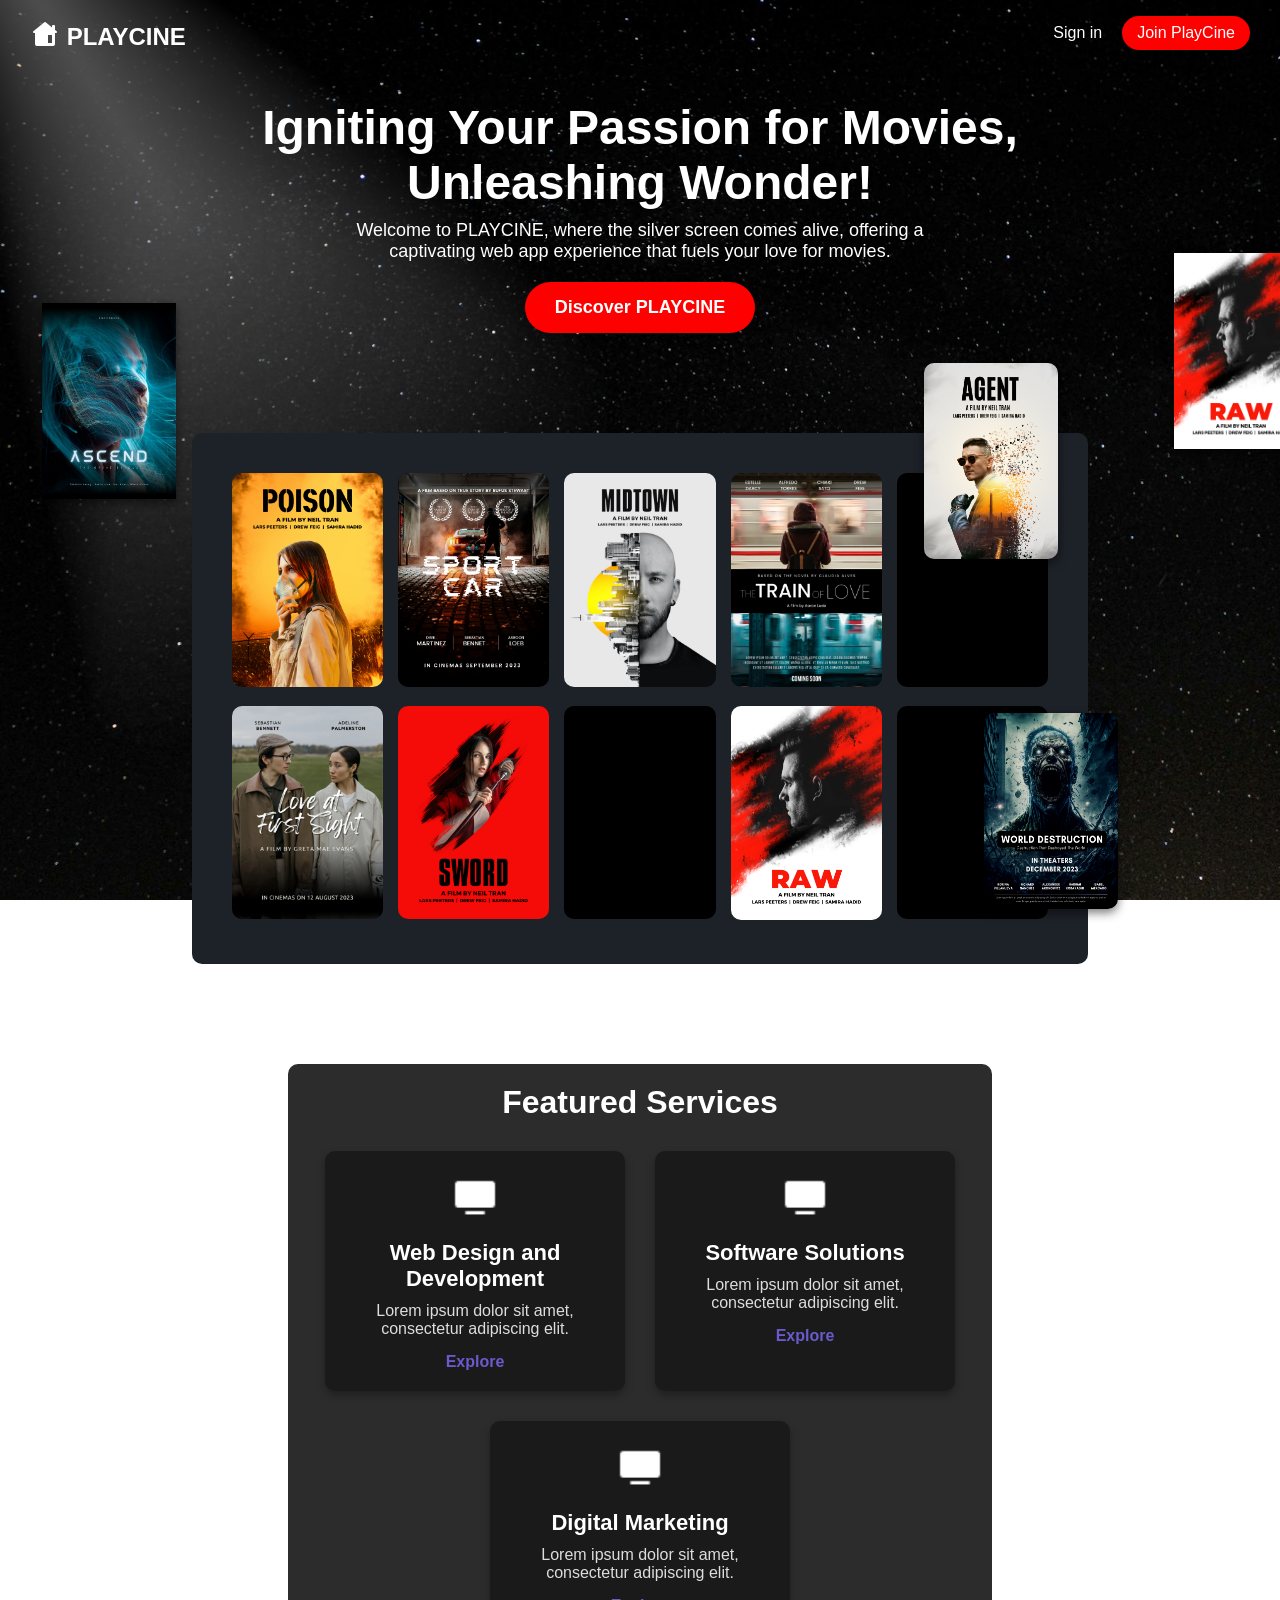
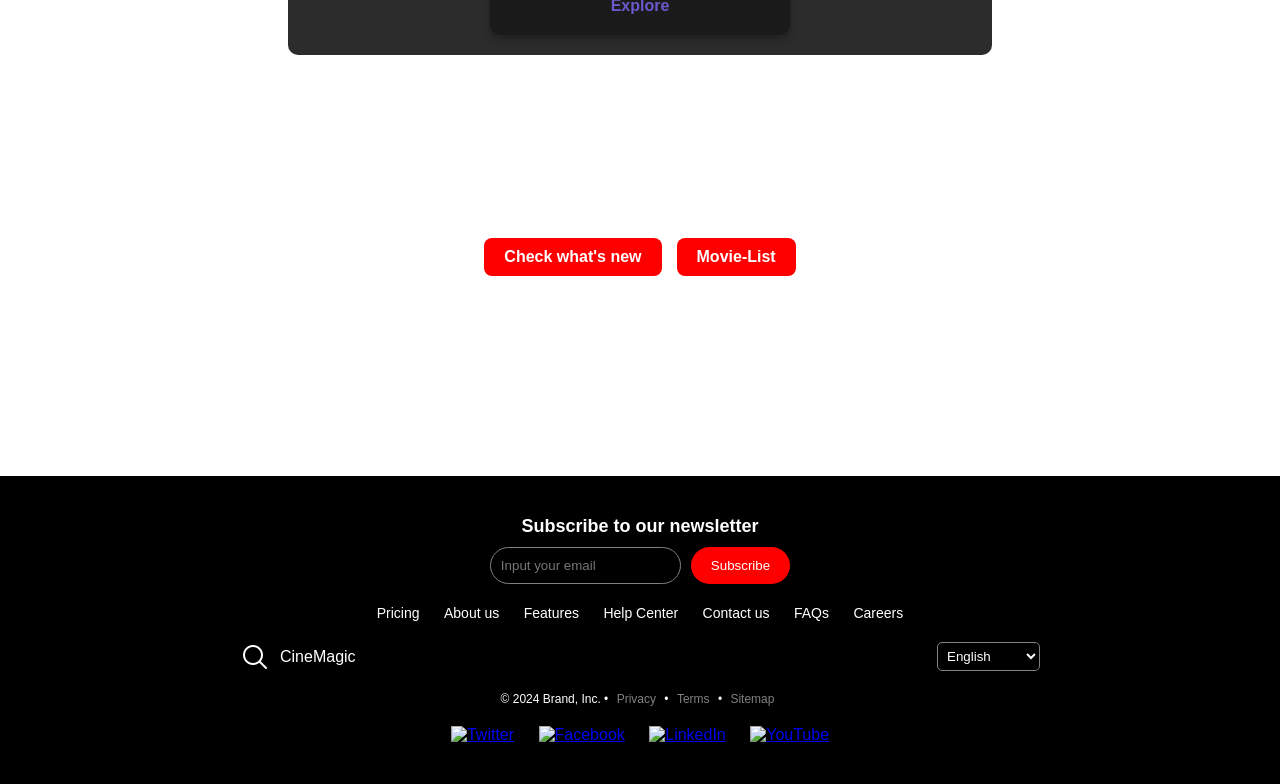
==== Web-Movie-main/Index.html @ 5c25126f "first commit" ====
<!DOCTYPE html>
<html lang="en">
<head>
    <meta charset="UTF-8">
    <meta name="viewport" content="width=device-width, initial-scale=1.0">
    <title>Background with Two Images</title>
    <link rel="stylesheet" href="Index.css">
</head>
<body>
    <!-- background -->
    <div class="background"></div>
    <div class="corner-image"></div>
    <!--Menu -->
    <header class="menu">
        <div class="logo"><img src="image/icons8-home-30.png" alt=""> PLAYCINE</div>
        <nav>
            <a href="#">Sign in</a>
            <button class="join-btn"><a href="home-movieList.html">Join PlayCine</a></button>
        </nav>
    </header>
    <!--Tiêu đề-->
    <section class="hero">
        <h1>Igniting Your Passion for Movies, <br> Unleashing Wonder!</h1>
        <p>Welcome to PLAYCINE, where the silver screen comes alive, offering a captivating web app 
           experience that fuels your love for movies.</p>
        <button class="cta-button">Discover PLAYCINE</button>
    </section>
    <!--Content-->
    <section class="movie-gallery">
        <div class="grid-container">
            <!-- 10 Phim chính -->
            <a href="#" class="grid-item"><img src="image/Phim5.png" alt="Movie 1"></a>
            <a href="#" class="grid-item"><img src="image/Phim6.png" alt="Movie 2"></a>
            <a href="#" class="grid-item"><img src="image/Phim7.png" alt="Movie 3"></a>
            <a href="#" class="grid-item"><img src="image/Phim9.png" alt="Movie 4"></a>
            <a href="#" class="grid-item"><img src="image/Phim8.png" alt="Movie 5"></a>
            <a href="#" class="grid-item"><img src="image/Phim11.png" alt="Movie 6"></a>
            <a href="#" class="grid-item"><img src="image/Phim12.png" alt="Movie 7"></a>
            <a href="#" class="grid-item"><img src="image/Phim8.png" alt="Movie 8"></a>
            <a href="#" class="grid-item"><img src="image/Phim2.png" alt="Movie 9"></a>
            <a href="#" class="grid-item"><img src="image/Phim8.png" alt="Movie 10"></a>
        </div>

        <!-- 4 Ảnh chồng lên -->
        <a href="#"><img class="overlay-image top-left" src="image/Phim1.png" alt="Overlay 1"></a>
        <a href="#"><img class="overlay-image top-right" src="image/Phim2.png" alt="Overlay 2"></a>
        <a href="#"><img class="overlay-image bottom-left" src="image/Phim3.png" alt="Overlay 3"></a>
        <a href="#"><img class="overlay-image bottom-right" src="image/Phim4.png" alt="Overlay 4"></a>
    </section>
    <!--Featured Services-->
    <section class="featured-services">
        <h2>Featured Services</h2>
        <div class="service-container">
            <div class="service-card">
                <img src="image/icons8-tv-30.png" alt="Web Design">
                <h3>Web Design and Development</h3>
                <p>Lorem ipsum dolor sit amet, consectetur adipiscing elit.</p>
                <a href="#">Explore</a>
            </div>
            <div class="service-card">
                <img src="image/icons8-tv-30.png" alt="Software Solutions">
                <h3>Software Solutions</h3>
                <p>Lorem ipsum dolor sit amet, consectetur adipiscing elit.</p>
                <a href="#">Explore</a>
            </div>
            <div class="service-card">
                <img src="image/icons8-tv-30.png" alt="Digital Marketing">
                <h3>Digital Marketing</h3>
                <p>Lorem ipsum dolor sit amet, consectetur adipiscing elit.</p>
                <a href="#">Explore</a>
            </div>
        </div>
    </section>
    <!--End Section-->
    <section class="end-section">
        <h2>New updates tomorrow!</h2>
        <p>Didn't find something to watch yet? <em>We got you.</em> Try one of these options instead:</p>
        <div class="button-group">
            <a href="#" class="btn">Check what's new</a>
            <a href="#" class="btn">Movie-List</a>
        </div>
    </section>
    <!--Footer-->
    <footer class="footer">
        <div class="footer-container">
            <div class="newsletter">
                <h3>Subscribe to our newsletter</h3>
                <div class="newsletter-input">
                    <input type="email" placeholder="Input your email">
                    <button>Subscribe</button>
                </div>
            </div>
            
            <nav class="footer-links">
                <a href="#">Pricing</a>
                <a href="#">About us</a>
                <a href="#">Features</a>
                <a href="#">Help Center</a>
                <a href="#">Contact us</a>
                <a href="#">FAQs</a>
                <a href="#">Careers</a>
            </nav>
    
            <div class="footer-bottom">
                <div class="brand">
                    <img src="image/icons8-search-30.png" alt="CineMagic">
                    <span>CineMagic</span>
                </div>
                <select class="language">
                    <option>English</option>
                    <option>Vietnamese</option>
                </select>
            </div>
    
            <div class="footer-info">
                <p>© 2024 Brand, Inc. • <a href="#">Privacy</a> • <a href="#">Terms</a> • <a href="#">Sitemap</a></p>
            </div>
    
            <div class="social-icons">
                <a href="#"><img src="twitter-icon.png" alt="Twitter"></a>
                <a href="#"><img src="facebook-icon.png" alt="Facebook"></a>
                <a href="#"><img src="linkedin-icon.png" alt="LinkedIn"></a>
                <a href="#"><img src="youtube-icon.png" alt="YouTube"></a>
            </div>
        </div>
    </footer>
    
</body>
</html>
---- Web-Movie-main/Index.css ----
/* Reset CSS */
* {
  margin: 0;
  padding: 0;
  box-sizing: border-box;
  font-family: Arial, sans-serif;
}

/* Ảnh nền chính */
.background {
  position: relative;
  top: 0;
  left: 0;
  width: 100%;
  height: auto;
  background: url('image/Background.jpeg') no-repeat center center/cover;
  z-index: -2;
}

/* Ảnh góc trên bên phải */
.corner-image {
  position: absolute;
  top: -298px; 
  left: -107px; 
  width: 849px; 
  height: 1198px;
  background: url('image/Background2.png') no-repeat center center/contain;
  z-index: -1;
}
/*menu*/
/* Background Styling */
.background {
  position: fixed;
  width: 100%;
  height: 100vh;
  z-index: -1;
}

.bg-left {
  position: absolute;
  top: 0;
  left: 0;
  width: 40%;
  height: 100%;
  background: url('/image-left.jpg') no-repeat center;
  background-size: cover;
}

.bg-right {
  position: absolute;
  top: 0;
  right: 0;
  width: 60%;
  height: 100%;
  background: url('/image-right.jpg') no-repeat center;
  background-size: cover;
}

/* Fixed Menu */
.menu {
  position: fixed;
  top: 0;
  left: 0;
  width: 100%;
  display: flex;
  justify-content: space-between;
  align-items: center;
  padding: 15px 30px;
  background: rgba(0, 0, 0, 0);
  z-index: 1000;
}

.menu .logo {
  font-size: 1.5rem;
  font-weight: bold;
  color: #fff;
}

.menu nav {
  display: flex;
  align-items: center;
  gap: 20px;
}

.menu nav a {
  text-decoration: none;
  color: #fff;
  font-size: 1rem;
}

.join-btn {
  padding: 8px 15px;
  background: #ff0000;
  color: #000;
  border: none;
  border-radius: 20px;
  cursor: pointer;
}
.menu .logo img{
  position: relative;
  top: 5px;
}
/*tiêu đề*/
.hero {
  text-align: center;
  color: white;
  padding: 100px 20px;
}

.hero h1 {
  font-size: 48px;
  font-weight: bold;
}

.hero p {
  font-size: 18px;
  margin-top: 10px;
  max-width: 600px;
  margin-left: auto;
  margin-right: auto;
}

.cta-button {
  margin-top: 20px;
  padding: 15px 30px;
  background-color: red;
  color: white;
  font-size: 18px;
  font-weight: bold;
  border: none;
  border-radius: 30px;
  cursor: pointer;
}

.cta-button:hover {
  background-color: darkred;
}
/*Content*/
/* Container của grid */
.movie-gallery {
  position: relative;
  width: 70%;
  height: auto;
  margin: 0 auto;
  justify-content: center;
}

/* Grid 5x2 */
.grid-container {
  display: grid;
  grid-template-columns: repeat(5, 1fr);
  grid-template-rows: repeat(2, auto);
  gap: 15px;
  padding: 40px;
  position: relative;
  border-radius: 10px;
  z-index: 2;
  width: 100%;
  height: auto;
  background: #1D2128FF;
}

/* Ảnh trong grid */
.grid-item img {
  width: 100%; 
  height: auto; 
  border-radius: 10px;
  transition: transform 0.3s ease;

}

.grid-item img:hover {
  transform: scale(1.05);
}

/* Ảnh overlay (nằm chồng) */
.overlay-image {
  position: absolute;
  z-index: 2;
  box-shadow: 0 4px 10px rgba(0, 0, 0, 0.5);
  transition: transform 0.3s ease;
  width: 15%; 
  height: 37%;
}

.overlay-image:hover {
  transform: scale(1.1);
}

/* Vị trí các ảnh chồng lên */
.overlay-image.top-left {
  position: absolute;
  top: -130px; 
  left: -150px; 

  z-index: 1;
}

.overlay-image.top-right {
  top: -180px; 
  right:-220px; 

}

.overlay-image.bottom-left {
  top: -70px;
  right: 30px;

  border-radius: 10px;
}

.overlay-image.bottom-right {
  top: 280px;
  right: -30px;
  border-radius: 10px;
}
/*About Section*/
/* Featured Services Section */
.featured-services {
  position: relative;
  background-color: #2c2c2c;
  color: white;
  padding: 20px;
  top: 100px;
  border-radius: 10px;
  text-align: center;
  margin: 0 auto;
  width: 55%;

}

.featured-services h2 {
  font-size: 32px;
  margin-bottom: 30px;
}

.service-container {
  display: flex;
  justify-content: center;
  gap: 30px;
  flex-wrap: wrap;
}

.service-card {
  background: #1a1a1a;
  padding: 20px;
  border-radius: 10px;
  width: 300px;
  text-align: center;
  box-shadow: 0 4px 8px rgba(0, 0, 0, 0.3);
  transition: transform 0.3s ease;
}

.service-card img {
  width: 50px;
  margin-bottom: 15px;
}

.service-card h3 {
  font-size: 22px;
  margin-bottom: 10px;
}

.service-card p {
  font-size: 16px;
  color: #ddd;
  margin-bottom: 15px;
}

.service-card a {
  color: #6a5acd;
  text-decoration: none;
  font-weight: bold;
}

.service-card:hover {
  transform: scale(1.05);
}
/*End Section*/
.end-section {
  position: relative;

  background: rgba(0, 0, 0, 0); /* Nền đen giống ảnh */
  color: white; /* Chữ màu trắng */
  padding: 200px 20px;
  text-align: center;
}

.end-section h2 {
  font-size: 28px;
  margin-bottom: 10px;
}

.end-section p {
  font-size: 18px;
  margin-bottom: 20px;
}

.button-group {
  display: flex;
  justify-content: center;
  gap: 15px; /* Khoảng cách giữa các nút */
}

.btn {
  background: red;
  color: white;
  padding: 10px 20px;
  border-radius: 8px;
  font-size: 16px;
  text-decoration: none;
  font-weight: bold;
}

.btn:hover {
  background: darkred;
}
/*Footer*/
.footer {
  position: relative;
  background: black;
  color: white;
  text-align: center;
  padding: 40px 20px;

}

.footer-container {
  max-width: 800px;
  margin: auto;
}

.newsletter h3 {
  font-size: 18px;
  font-weight: bold;
  margin-bottom: 10px;
}

.newsletter-input {
  display: flex;
  justify-content: center;
  gap: 10px;
}

.newsletter-input input {
  padding: 10px;
  border: 1px solid gray;
  border-radius: 20px;
  outline: none;
  background: black;
  color: white;
}

.newsletter-input button {
  background: red;
  color: white;
  border: none;
  padding: 10px 20px;
  border-radius: 20px;
  cursor: pointer;
}

.footer-links {
  margin: 20px 0;
}

.footer-links a {
  color: white;
  text-decoration: none;
  margin: 0 10px;
  font-size: 14px;
}

.footer-bottom {
  display: flex;
  justify-content: space-between;
  align-items: center;
  margin: 20px 0;
}

.brand {
  display: flex;
  align-items: center;
}

.brand img {
  width: 30px;
  margin-right: 10px;
}

.language {
  padding: 5px;
  background: black;
  color: white;
  border: 1px solid gray;
  border-radius: 5px;
}

.footer-info {
  font-size: 12px;
  margin-bottom: 20px;
}

.footer-info a {
  color: gray;
  text-decoration: none;
  margin: 0 5px;
}

.social-icons a img {
  width: 20px;
  margin: 0 10px;
}
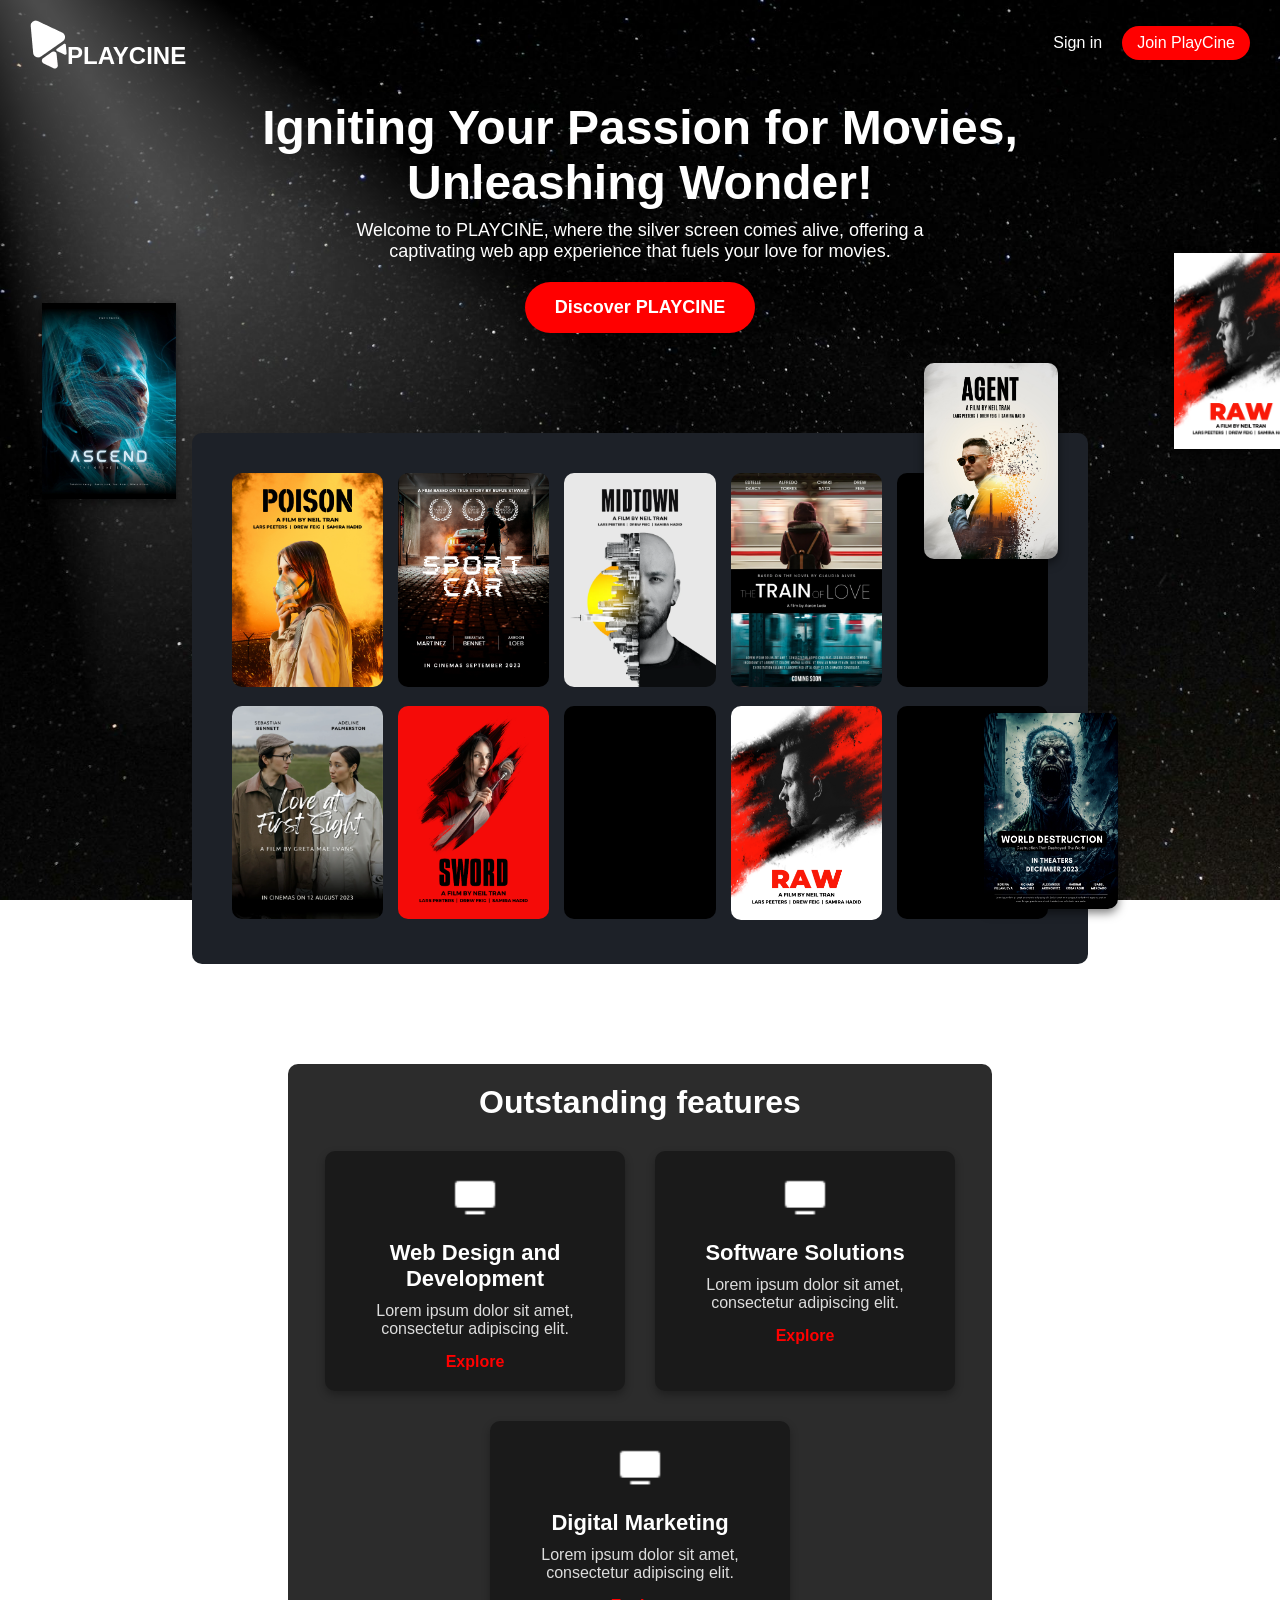
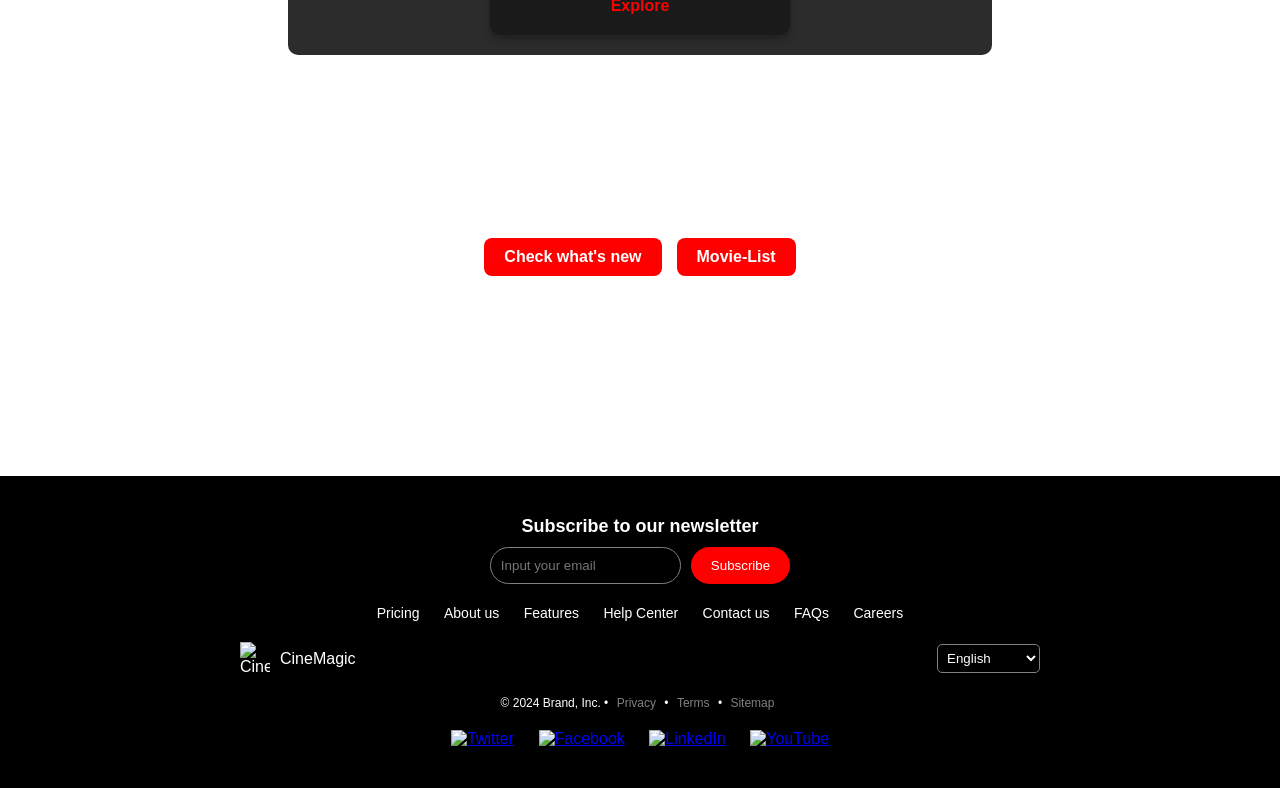
==== commit dbf3a641: "clean" ====
--- a/Web-Movie-main/Index.html
+++ b/Web-Movie-main/Index.html
@@ -12,7 +12,7 @@
     <div class="corner-image"></div>
     <!--Menu -->
     <header class="menu">
-        <div class="logo"><img src="image/icons8-home-30.png" alt=""> PLAYCINE</div>
+        <div class="logo">  <a href="#"><img src="./image/Logo1.png" alt="PLAYCINE Logo"></a>PLAYCINE</div>
         <nav>
             <a href="#">Sign in</a>
             <button class="join-btn"><a href="home-movieList.html">Join PlayCine</a></button>
@@ -49,7 +49,7 @@
     </section>
     <!--Featured Services-->
     <section class="featured-services">
-        <h2>Featured Services</h2>
+        <h2>Outstanding features</h2>
         <div class="service-container">
             <div class="service-card">
                 <img src="image/icons8-tv-30.png" alt="Web Design">
@@ -103,7 +103,7 @@
     
             <div class="footer-bottom">
                 <div class="brand">
-                    <img src="image/icons8-search-30.png" alt="CineMagic">
+                    <img src="image/Section 1.png" alt="CineMagic">
                     <span>CineMagic</span>
                 </div>
                 <select class="language">
--- a/Web-Movie-main/Index.css
+++ b/Web-Movie-main/Index.css
@@ -268,7 +268,7 @@
 }
 
 .service-card a {
-  color: #6a5acd;
+  color: #ff0000;
   text-decoration: none;
   font-weight: bold;
 }
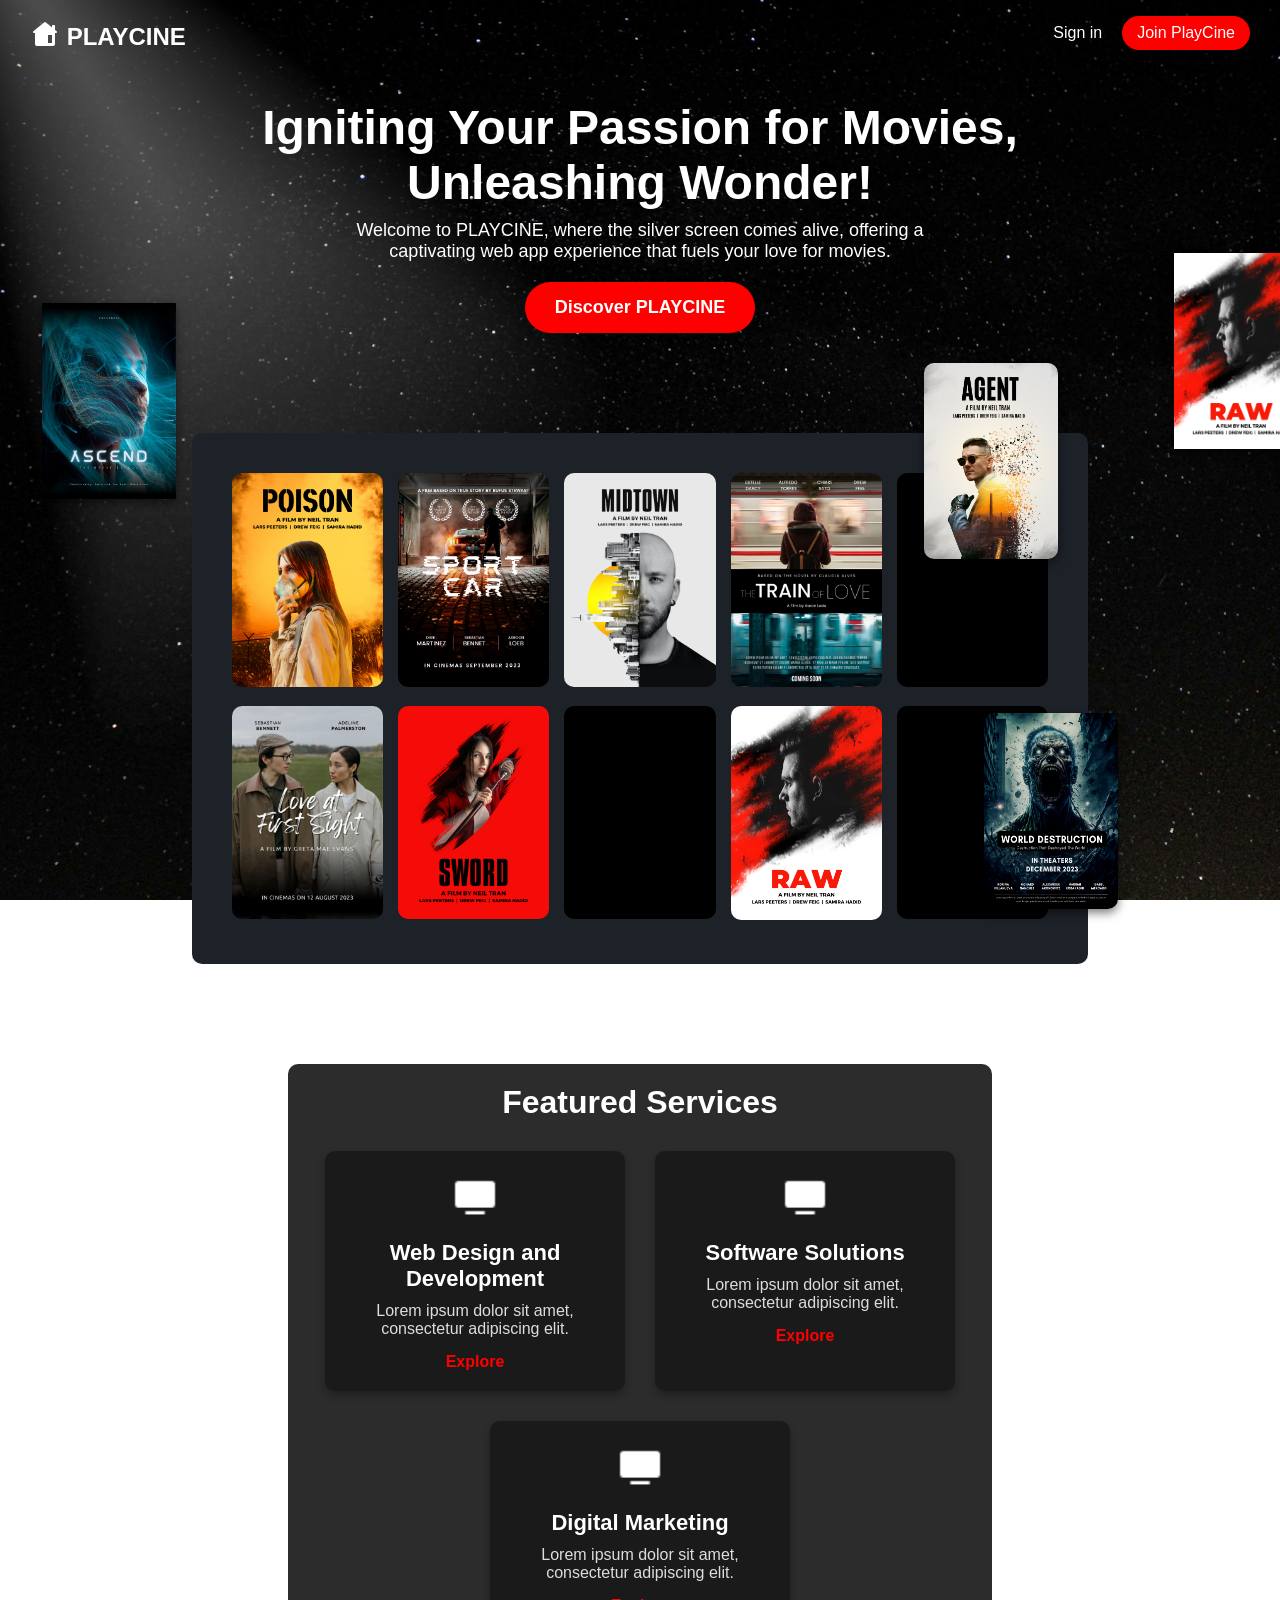
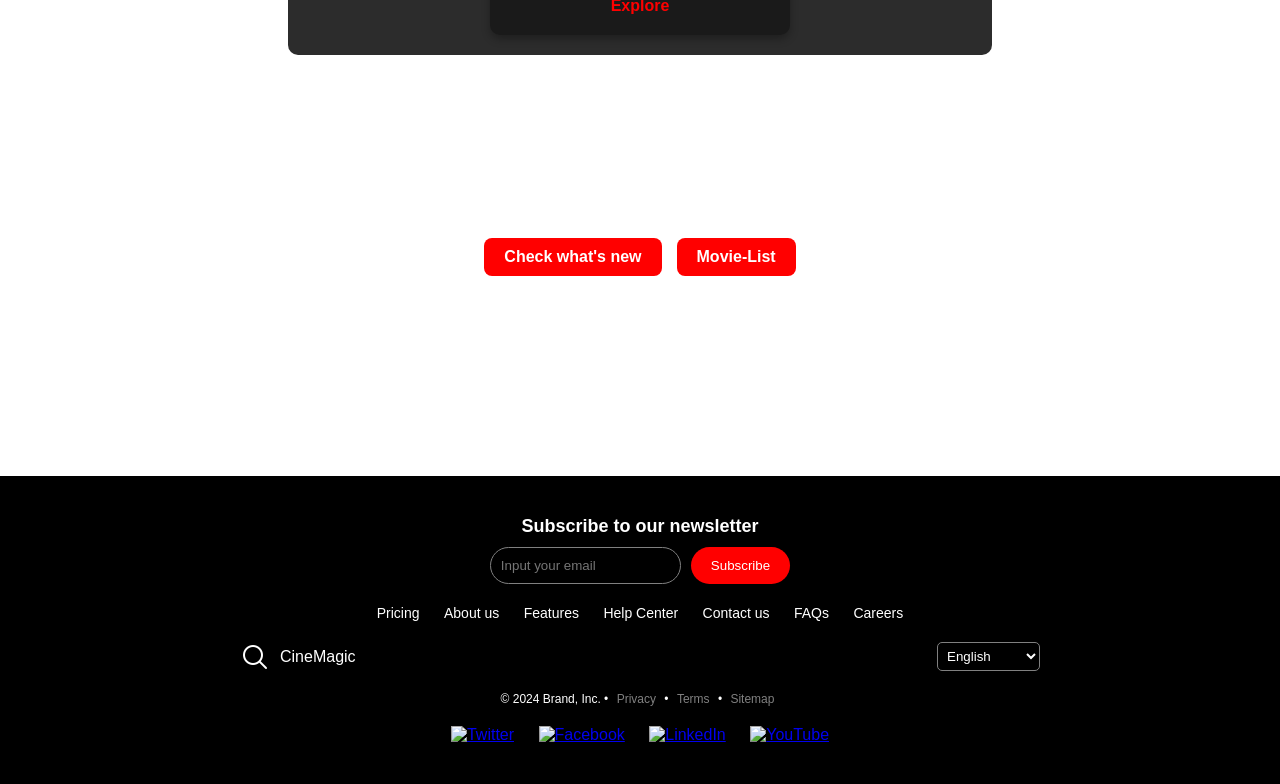
==== commit 2510fda5: "Merge pull request #2 from hoangg2511/admin add final admin" ====
--- a/Web-Movie-main/Index.html
+++ b/Web-Movie-main/Index.html
@@ -1,28 +1,30 @@
 <!DOCTYPE html>
 <html lang="en">
+
 <head>
     <meta charset="UTF-8">
     <meta name="viewport" content="width=device-width, initial-scale=1.0">
     <title>Background with Two Images</title>
     <link rel="stylesheet" href="Index.css">
 </head>
+
 <body>
     <!-- background -->
     <div class="background"></div>
     <div class="corner-image"></div>
     <!--Menu -->
     <header class="menu">
-        <div class="logo">  <a href="#"><img src="./image/Logo1.png" alt="PLAYCINE Logo"></a>PLAYCINE</div>
+        <div class="logo"><img src="image/icons8-home-30.png" alt=""> PLAYCINE</div>
         <nav>
-            <a href="#">Sign in</a>
+            <a href="/Web-Movie-main/signin.html">Sign in</a>
             <button class="join-btn"><a href="home-movieList.html">Join PlayCine</a></button>
         </nav>
     </header>
     <!--Tiêu đề-->
     <section class="hero">
         <h1>Igniting Your Passion for Movies, <br> Unleashing Wonder!</h1>
-        <p>Welcome to PLAYCINE, where the silver screen comes alive, offering a captivating web app 
-           experience that fuels your love for movies.</p>
+        <p>Welcome to PLAYCINE, where the silver screen comes alive, offering a captivating web app
+            experience that fuels your love for movies.</p>
         <button class="cta-button">Discover PLAYCINE</button>
     </section>
     <!--Content-->
@@ -49,7 +51,7 @@
     </section>
     <!--Featured Services-->
     <section class="featured-services">
-        <h2>Outstanding features</h2>
+        <h2>Featured Services</h2>
         <div class="service-container">
             <div class="service-card">
                 <img src="image/icons8-tv-30.png" alt="Web Design">
@@ -90,7 +92,7 @@
                     <button>Subscribe</button>
                 </div>
             </div>
-            
+
             <nav class="footer-links">
                 <a href="#">Pricing</a>
                 <a href="#">About us</a>
@@ -100,10 +102,10 @@
                 <a href="#">FAQs</a>
                 <a href="#">Careers</a>
             </nav>
-    
+
             <div class="footer-bottom">
                 <div class="brand">
-                    <img src="image/Section 1.png" alt="CineMagic">
+                    <img src="image/icons8-search-30.png" alt="CineMagic">
                     <span>CineMagic</span>
                 </div>
                 <select class="language">
@@ -111,11 +113,11 @@
                     <option>Vietnamese</option>
                 </select>
             </div>
-    
+
             <div class="footer-info">
                 <p>© 2024 Brand, Inc. • <a href="#">Privacy</a> • <a href="#">Terms</a> • <a href="#">Sitemap</a></p>
             </div>
-    
+
             <div class="social-icons">
                 <a href="#"><img src="twitter-icon.png" alt="Twitter"></a>
                 <a href="#"><img src="facebook-icon.png" alt="Facebook"></a>
@@ -124,6 +126,7 @@
             </div>
         </div>
     </footer>
-    
+
 </body>
-</html>
+
+</html>
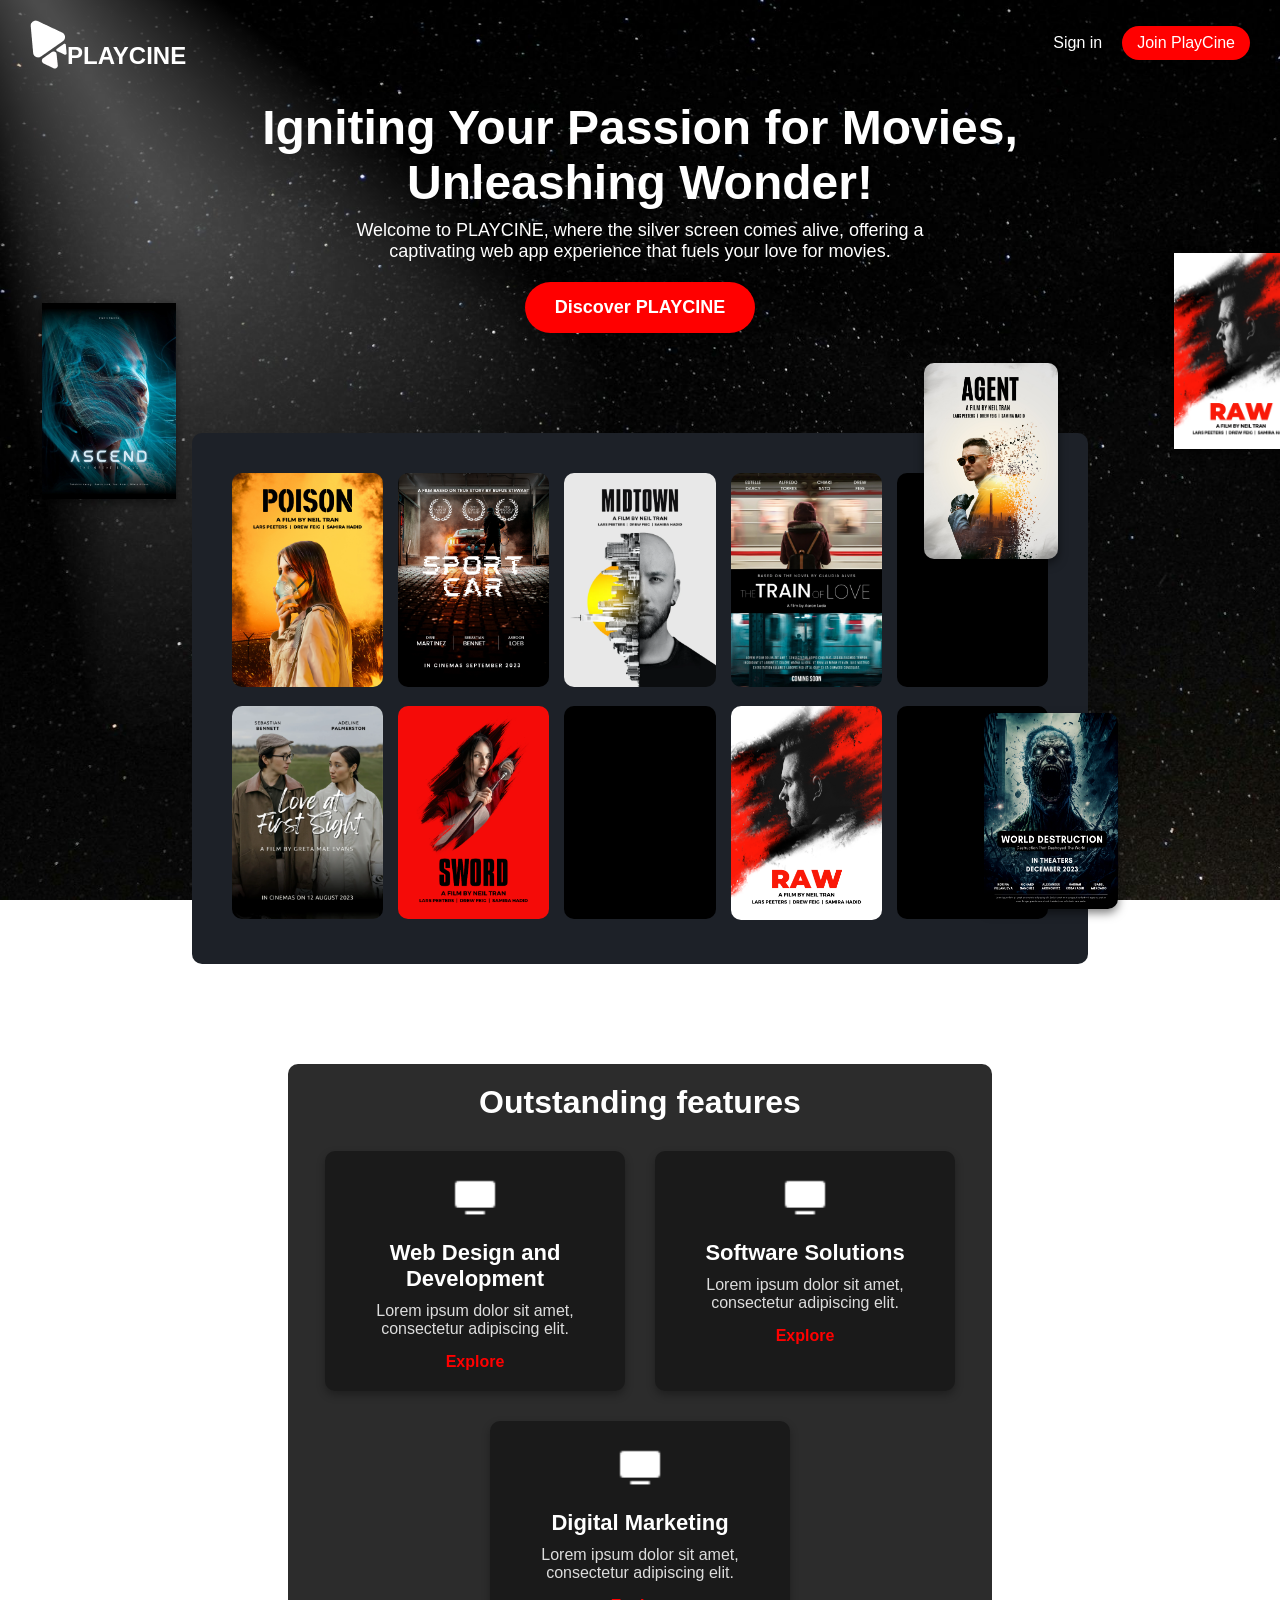
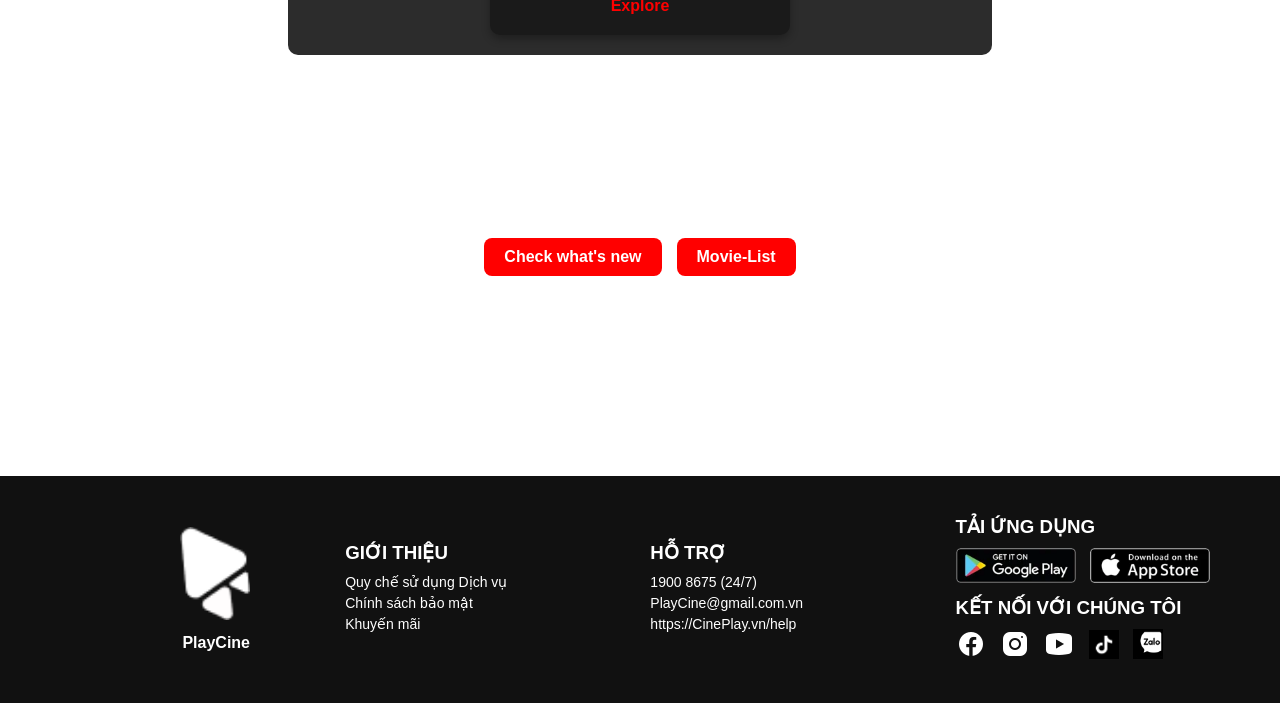
==== commit 33db5e46: "Webfull" ====
--- a/Web-Movie-main/Index.html
+++ b/Web-Movie-main/Index.html
@@ -1,30 +1,28 @@
 <!DOCTYPE html>
 <html lang="en">
-
 <head>
     <meta charset="UTF-8">
     <meta name="viewport" content="width=device-width, initial-scale=1.0">
     <title>Background with Two Images</title>
     <link rel="stylesheet" href="Index.css">
 </head>
-
 <body>
     <!-- background -->
     <div class="background"></div>
     <div class="corner-image"></div>
     <!--Menu -->
     <header class="menu">
-        <div class="logo"><img src="image/icons8-home-30.png" alt=""> PLAYCINE</div>
+        <div class="logo">  <a href="#"><img src="./image/Logo1.png" alt="PLAYCINE Logo"></a>PLAYCINE</div>
         <nav>
-            <a href="/Web-Movie-main/signin.html">Sign in</a>
+            <a href="#">Sign in</a>
             <button class="join-btn"><a href="home-movieList.html">Join PlayCine</a></button>
         </nav>
     </header>
     <!--Tiêu đề-->
     <section class="hero">
         <h1>Igniting Your Passion for Movies, <br> Unleashing Wonder!</h1>
-        <p>Welcome to PLAYCINE, where the silver screen comes alive, offering a captivating web app
-            experience that fuels your love for movies.</p>
+        <p>Welcome to PLAYCINE, where the silver screen comes alive, offering a captivating web app 
+           experience that fuels your love for movies.</p>
         <button class="cta-button">Discover PLAYCINE</button>
     </section>
     <!--Content-->
@@ -51,7 +49,7 @@
     </section>
     <!--Featured Services-->
     <section class="featured-services">
-        <h2>Featured Services</h2>
+        <h2>Outstanding features</h2>
         <div class="service-container">
             <div class="service-card">
                 <img src="image/icons8-tv-30.png" alt="Web Design">
@@ -83,7 +81,7 @@
         </div>
     </section>
     <!--Footer-->
-    <footer class="footer">
+    <!-- <footer class="footer">
         <div class="footer-container">
             <div class="newsletter">
                 <h3>Subscribe to our newsletter</h3>
@@ -92,7 +90,7 @@
                     <button>Subscribe</button>
                 </div>
             </div>
-
+            
             <nav class="footer-links">
                 <a href="#">Pricing</a>
                 <a href="#">About us</a>
@@ -102,10 +100,10 @@
                 <a href="#">FAQs</a>
                 <a href="#">Careers</a>
             </nav>
-
+    
             <div class="footer-bottom">
                 <div class="brand">
-                    <img src="image/icons8-search-30.png" alt="CineMagic">
+                    <img src="image/Section 1.png" alt="CineMagic">
                     <span>CineMagic</span>
                 </div>
                 <select class="language">
@@ -113,11 +111,11 @@
                     <option>Vietnamese</option>
                 </select>
             </div>
-
+    
             <div class="footer-info">
                 <p>© 2024 Brand, Inc. • <a href="#">Privacy</a> • <a href="#">Terms</a> • <a href="#">Sitemap</a></p>
             </div>
-
+    
             <div class="social-icons">
                 <a href="#"><img src="twitter-icon.png" alt="Twitter"></a>
                 <a href="#"><img src="facebook-icon.png" alt="Facebook"></a>
@@ -125,8 +123,47 @@
                 <a href="#"><img src="youtube-icon.png" alt="YouTube"></a>
             </div>
         </div>
+    </footer> -->
+    <footer>
+        <div class="footer-container">
+            <div class="footer-logo">
+            <img src="/Web-Movie-main/image/Logo1.png" alt="Logo">
+            <p>PlayCine</p>
+        </div>
+            <div class="footer-section">
+                <h3>GIỚI THIỆU</h3>
+                <a href="#">Quy chế sử dụng Dịch vụ</a>
+                <a href="#">Chính sách bảo mật</a>
+                <a href="#">Khuyến mãi</a>
+            </div>
+            <div class="footer-section">
+                <h3>HỖ TRỢ</h3>
+          <p>1900 8675 (24/7)</p>
+          <p>PlayCine@gmail.com.vn</p>
+          <a href="#">https://CinePlay.vn/help</a>
+            </div>
+            <div class="connect">
+            <div class="footer-section">
+                <h3>TẢI ỨNG DỤNG</h3>
+                <div class="app-links">
+                    <img src="image/android-app-download-button.webp" alt="Google Play">
+                    <img src="image/ios-app-download-button.webp" alt="App Store">
+                </div>
+            </div>
+            <div class="footer-section">
+                <h3>KẾT NỐI VỚI CHÚNG TÔI</h3>
+                <div class="social-icons">
+                    <img src="image/icons8-facebook-30.png" alt="Facebook">
+                    <img src="image/icons8-instagram-30.png" alt="Instagram">
+                    <img src="image/icons8-youtube-logo-30.png" alt="YouTube">
+                    <img src="image/AppIcon _tiktok.jpg" alt="TikTok">
+                    <img src="image/iconappblackzalo.jpg" alt="Zalo">
+                </div>
+            </div>
+            </div>
+        </div>
     </footer>
-
+    
+    
 </body>
-
-</html>+</html>
--- a/Web-Movie-main/Index.css
+++ b/Web-Movie-main/Index.css
@@ -316,7 +316,7 @@
   background: darkred;
 }
 /*Footer*/
-.footer {
+/* .footer {
   position: relative;
   background: black;
   color: white;
@@ -410,4 +410,61 @@
 .social-icons a img {
   width: 20px;
   margin: 0 10px;
-}
+} */
+footer {
+  background-color: #111;
+  color: white;
+  padding: 30px 50px;
+  height: auto;
+}
+
+.footer-container {
+  display: flex;
+  justify-content: space-between;
+  align-items: center;
+  flex-wrap: wrap;
+}
+
+.footer-section { 
+  min-width: 200px;
+  margin: 10px;
+}
+
+.footer-section h3 {
+  margin-bottom: 10px;
+}
+
+.footer-section a, .footer-section p {
+  display: block;
+  color: white;
+  text-decoration: none;
+  margin-bottom: 5px;
+  font-size: 14px;
+}
+
+.app-links img {
+  width: 120px;
+  margin-right: 10px;
+}
+
+.social-icons img {
+  width: 30px;
+  margin-right: 10px;
+  cursor: pointer;
+}
+
+.footer-logo {
+  text-align: right;
+  min-width: 200px;
+}
+
+.footer-logo img {
+  width: 70px;
+  margin-bottom: 10px;
+}
+
+.footer-logo p {
+  font-size: 16px;
+  font-weight: bold;
+}
+
